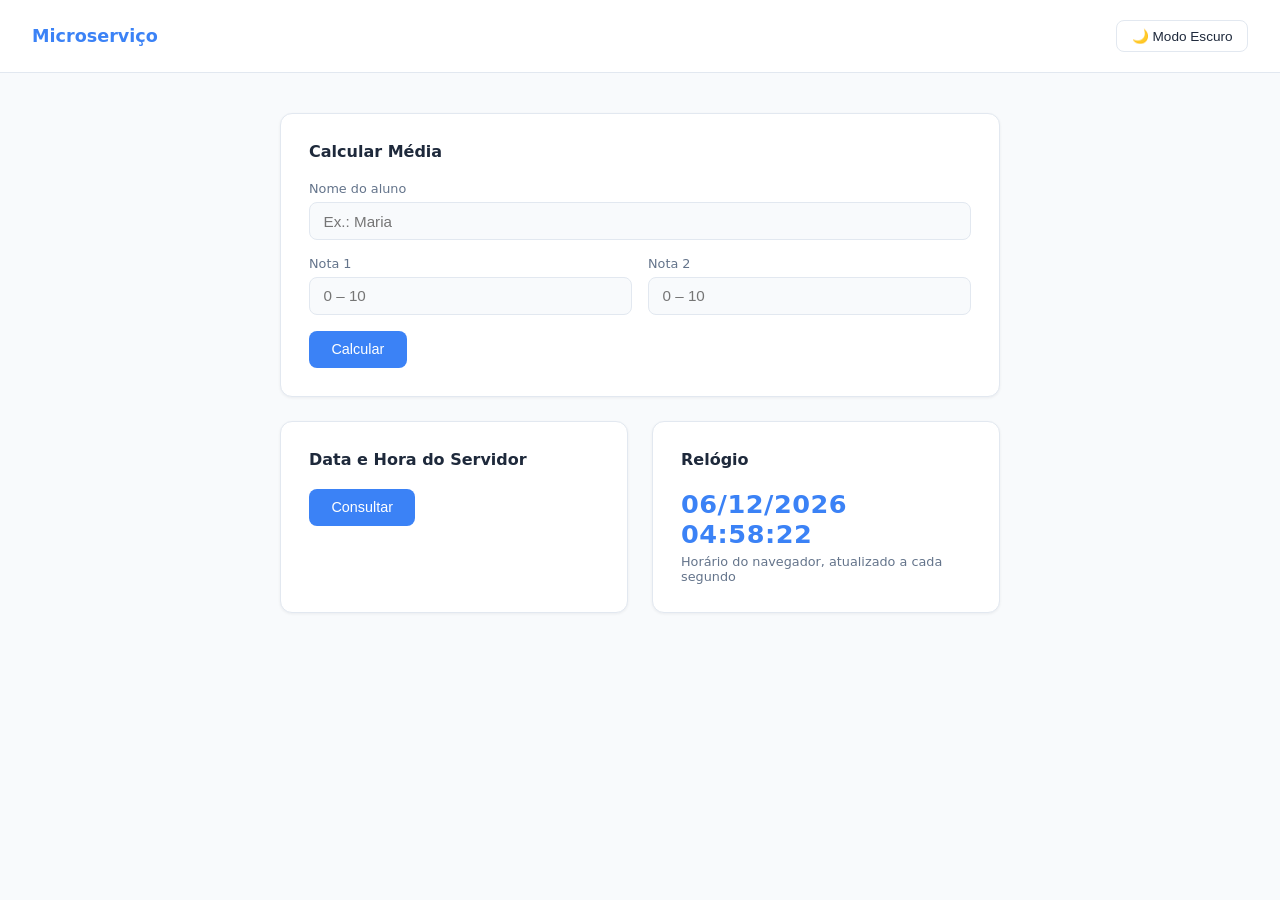
==== src/main/resources/static/index.html @ 7c702a38 "Adiciona interface web com tema claro/escuro e relogio" ====
<!DOCTYPE html>
<html lang="pt-BR">
<head>
  <meta charset="UTF-8" />
  <meta name="viewport" content="width=device-width, initial-scale=1.0" />
  <title>Microserviços</title>
  <style>
    *, *::before, *::after { box-sizing: border-box; margin: 0; padding: 0; }

    :root {
      --bg:        #F8FAFC;
      --card:      #FFFFFF;
      --accent:    #3B82F6;
      --accent-hv: #2563EB;
      --text:      #1E293B;
      --subtext:   #64748B;
      --border:    #E2E8F0;
      --success:   #16A34A;
      --error:     #DC2626;
      --shadow:    0 1px 3px rgba(15, 23, 42, 0.06);
      --radius:    12px;
    }

    body.dark {
      --bg:        #0F172A;
      --card:      #1E293B;
      --accent:    #60A5FA;
      --accent-hv: #93C5FD;
      --text:      #F8FAFC;
      --subtext:   #94A3B8;
      --border:    #334155;
      --shadow:    0 1px 3px rgba(0, 0, 0, 0.3);
    }

    body {
      background: var(--bg);
      color: var(--text);
      font-family: 'Segoe UI', system-ui, sans-serif;
      min-height: 100vh;
      transition: background 0.3s, color 0.3s;
    }

    header {
      display: flex;
      justify-content: space-between;
      align-items: center;
      padding: 1.25rem 2rem;
      border-bottom: 1px solid var(--border);
      background: var(--card);
    }

    header h1 {
      font-size: 1.1rem;
      font-weight: 600;
      color: var(--accent);
    }

    .theme-btn {
      background: none;
      border: 1px solid var(--border);
      border-radius: 8px;
      padding: 0.45rem 0.9rem;
      cursor: pointer;
      color: var(--text);
      font-size: 0.85rem;
      transition: border-color 0.2s, color 0.2s;
    }
    .theme-btn:hover { border-color: var(--accent); color: var(--accent); }

    main {
      max-width: 760px;
      margin: 2.5rem auto;
      padding: 0 1.25rem;
      display: flex;
      flex-direction: column;
      gap: 1.5rem;
    }

    .grid-2 {
      display: grid;
      grid-template-columns: 1fr 1fr;
      gap: 1.5rem;
    }

    .card {
      background: var(--card);
      border: 1px solid var(--border);
      border-radius: var(--radius);
      box-shadow: var(--shadow);
      padding: 1.75rem;
      transition: background 0.3s, border-color 0.3s;
    }

    .card h2 {
      font-size: 1rem;
      font-weight: 600;
      margin-bottom: 1.25rem;
      color: var(--text);
    }

    label {
      display: block;
      font-size: 0.8rem;
      font-weight: 500;
      color: var(--subtext);
      margin-bottom: 0.35rem;
    }

    .field { margin-bottom: 1rem; }
    .notas { display: grid; grid-template-columns: 1fr 1fr; gap: 1rem; }

    input {
      width: 100%;
      padding: 0.6rem 0.85rem;
      border: 1px solid var(--border);
      border-radius: 8px;
      background: var(--bg);
      color: var(--text);
      font-size: 0.95rem;
      transition: border-color 0.2s, box-shadow 0.2s;
      outline: none;
    }
    input:focus { border-color: var(--accent); box-shadow: 0 0 0 3px rgba(59, 130, 246, 0.15); }

    .btn {
      background: var(--accent);
      color: #fff;
      border: none;
      border-radius: 8px;
      padding: 0.65rem 1.4rem;
      font-size: 0.9rem;
      font-weight: 500;
      cursor: pointer;
      transition: background 0.2s;
    }
    .btn:hover { background: var(--accent-hv); }
    .btn:disabled { opacity: 0.6; cursor: default; }

    .result {
      margin-top: 1.1rem;
      padding: 1rem 1.1rem;
      border-radius: 8px;
      font-size: 0.92rem;
      line-height: 1.5;
      display: none;
      border-left: 3px solid var(--accent);
      background: var(--bg);
    }
    .result.visible { display: block; }
    .result.ok  { border-color: var(--success); }
    .result.err { border-color: var(--error); color: var(--error); }
    .result strong { display: block; margin-bottom: 0.25rem; font-size: 0.8rem; color: var(--subtext); }

    .clock {
      font-size: 1.6rem;
      font-weight: 600;
      color: var(--accent);
      letter-spacing: 0.5px;
    }
    .meta { font-size: 0.8rem; color: var(--subtext); margin-top: 0.3rem; }

    @media (max-width: 520px) {
      header { padding: 1rem; }
      .card { padding: 1.25rem; }
      .grid-2, .notas { grid-template-columns: 1fr; }
    }
  </style>
</head>
<body>

<header>
  <h1>Microserviço</h1>
  <button class="theme-btn" id="toggleTheme">🌙 Modo Escuro</button>
</header>

<main>

  <div class="card">
    <h2>Calcular Média</h2>
    <form id="formMedia">
      <div class="field">
        <label for="nome">Nome do aluno</label>
        <input type="text" id="nome" placeholder="Ex.: Maria" />
      </div>
      <div class="notas">
        <div class="field">
          <label for="nota1">Nota 1</label>
          <input type="number" id="nota1" placeholder="0 – 10" min="0" max="10" step="0.1" />
        </div>
        <div class="field">
          <label for="nota2">Nota 2</label>
          <input type="number" id="nota2" placeholder="0 – 10" min="0" max="10" step="0.1" />
        </div>
      </div>
      <button class="btn" type="submit">Calcular</button>
    </form>

    <div class="result" id="resultMedia">
      <strong>Resultado</strong>
      <span id="mediaTexto"></span>
    </div>
  </div>

  <div class="grid-2">
    <div class="card">
      <h2>Data e Hora do Servidor</h2>
      <button class="btn" id="btnDatetime" type="button">Consultar</button>
      <div class="result" id="resultDatetime">
        <strong>Resposta do servidor</strong>
        <span id="datetimeTexto"></span>
      </div>
    </div>

    <div class="card">
      <h2>Relógio</h2>
      <div class="clock" id="relogio">--/--/---- --:--:--</div>
      <p class="meta">Horário do navegador, atualizado a cada segundo</p>
    </div>
  </div>

</main>

<script>
  const API = '/api';

  // Alternância entre modo claro e escuro
  const toggleBtn = document.getElementById('toggleTheme');
  toggleBtn.addEventListener('click', () => {
    const dark = document.body.classList.toggle('dark');
    toggleBtn.textContent = dark ? '☀️ Modo Claro' : '🌙 Modo Escuro';
  });

  // Relógio do navegador, atualizado a cada segundo
  function atualizarRelogio() {
    const agora = new Date();
    const dia = String(agora.getDate()).padStart(2, '0');
    const mes = String(agora.getMonth() + 1).padStart(2, '0');
    const ano = agora.getFullYear();
    document.getElementById('relogio').textContent =
      `${dia}/${mes}/${ano} ${agora.toLocaleTimeString('pt-BR')}`;
  }
  setInterval(atualizarRelogio, 1000);
  atualizarRelogio();

  // Calcular média
  document.getElementById('formMedia').addEventListener('submit', async (evento) => {
    evento.preventDefault();
    const nome = document.getElementById('nome').value.trim();
    const nota1 = parseFloat(document.getElementById('nota1').value);
    const nota2 = parseFloat(document.getElementById('nota2').value);
    const box = document.getElementById('resultMedia');
    const texto = document.getElementById('mediaTexto');

    if (!nome || isNaN(nota1) || isNaN(nota2)) {
      mostrarResultado(box, texto, 'Preencha o nome e as duas notas.', 'err');
      return;
    }

    const botao = evento.submitter;
    carregando(botao, 'Calculando...');
    try {
      const res = await fetch(`${API}/media`, {
        method: 'POST',
        headers: { 'Content-Type': 'application/json' },
        body: JSON.stringify({ nome, nota1, nota2 })
      });
      const data = await res.json();
      mostrarResultado(box, texto, `Média ${data.media.toFixed(1)} — ${data.mensagem}`, 'ok');
    } catch {
      mostrarResultado(box, texto, 'Não foi possível conectar ao servidor.', 'err');
    } finally {
      restaurar(botao, 'Calcular');
    }
  });

  // Consultar data e hora do servidor
  document.getElementById('btnDatetime').addEventListener('click', async (evento) => {
    const box = document.getElementById('resultDatetime');
    const texto = document.getElementById('datetimeTexto');
    const botao = evento.currentTarget;

    carregando(botao, 'Consultando...');
    try {
      const res = await fetch(`${API}/datetime`);
      const data = await res.json();
      mostrarResultado(box, texto, data.dataHora, 'ok');
    } catch {
      mostrarResultado(box, texto, 'Não foi possível conectar ao servidor.', 'err');
    } finally {
      restaurar(botao, 'Consultar');
    }
  });

  function mostrarResultado(box, elemento, mensagem, tipo) {
    elemento.textContent = mensagem;
    box.className = `result visible ${tipo}`;
  }

  function carregando(botao, texto) {
    botao.disabled = true;
    botao.textContent = texto;
  }

  function restaurar(botao, texto) {
    botao.disabled = false;
    botao.textContent = texto;
  }
</script>

</body>
</html>
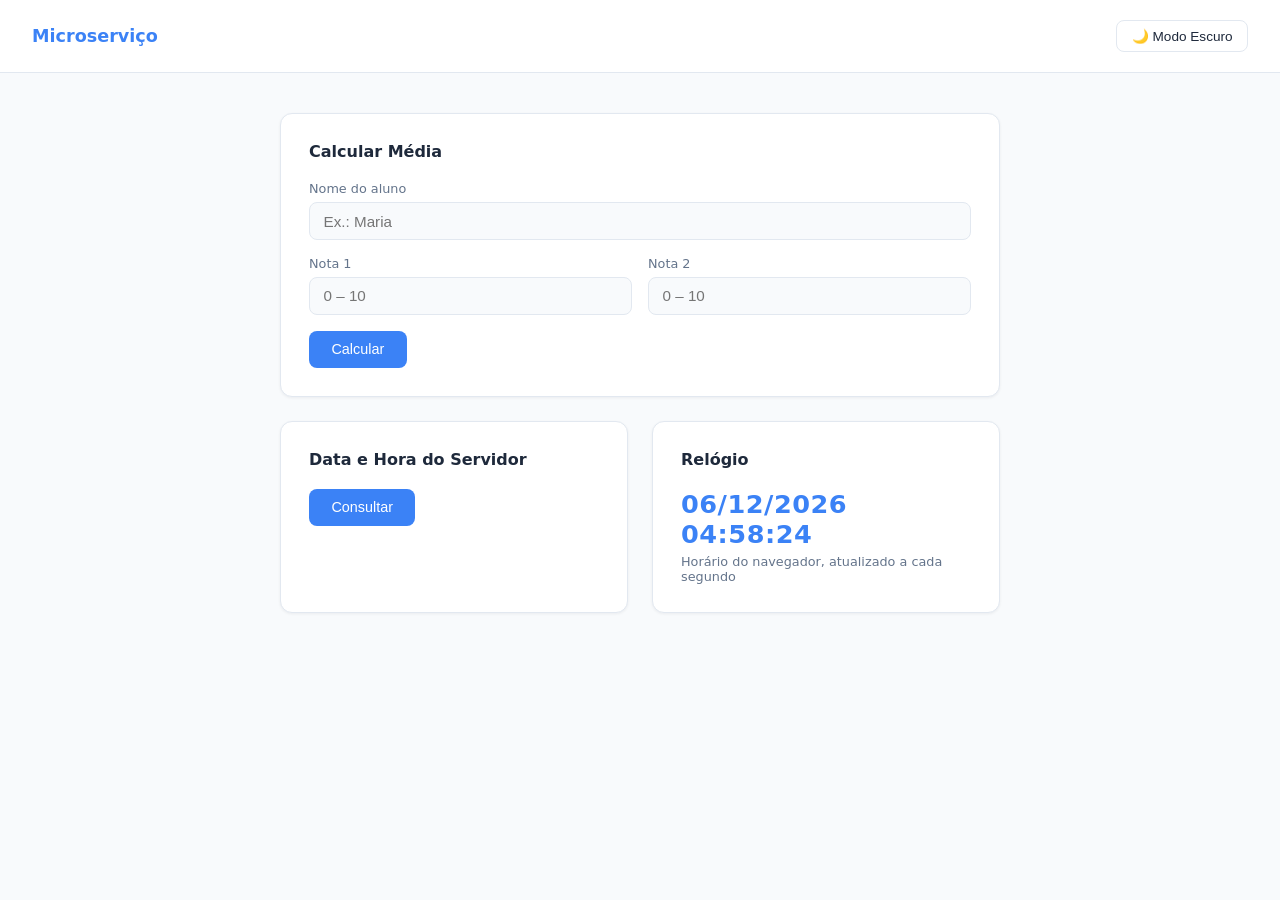
==== commit bcbf8487: "Adiciona validacao dos dados de entrada com Bean Validation e tratamento de erros" ====
--- a/src/main/resources/static/index.html
+++ b/src/main/resources/static/index.html
@@ -265,6 +265,11 @@
         body: JSON.stringify({ nome, nota1, nota2 })
       });
       const data = await res.json();
+      if (!res.ok) {
+        // O servidor devolveu erros de validação no formato { campo: mensagem }
+        mostrarResultado(box, texto, Object.values(data).join(' '), 'err');
+        return;
+      }
       mostrarResultado(box, texto, `Média ${data.media.toFixed(1)} — ${data.mensagem}`, 'ok');
     } catch {
       mostrarResultado(box, texto, 'Não foi possível conectar ao servidor.', 'err');
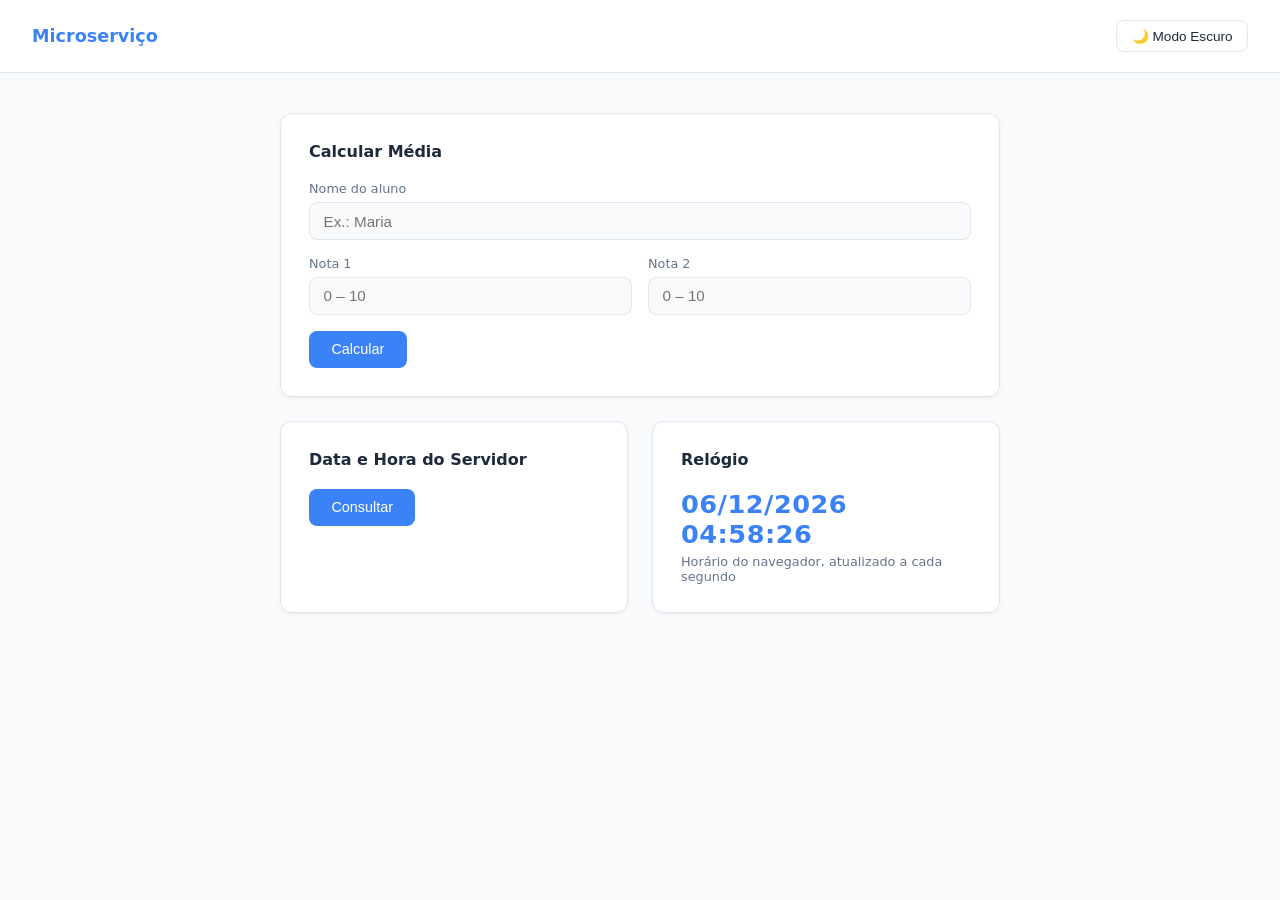
==== commit 23a4284c: "Padroniza validacao das notas pela mensagem do servidor no formulario" ====
--- a/src/main/resources/static/index.html
+++ b/src/main/resources/static/index.html
@@ -177,7 +177,7 @@
 
   <div class="card">
     <h2>Calcular Média</h2>
-    <form id="formMedia">
+    <form id="formMedia" novalidate>
       <div class="field">
         <label for="nome">Nome do aluno</label>
         <input type="text" id="nome" placeholder="Ex.: Maria" />
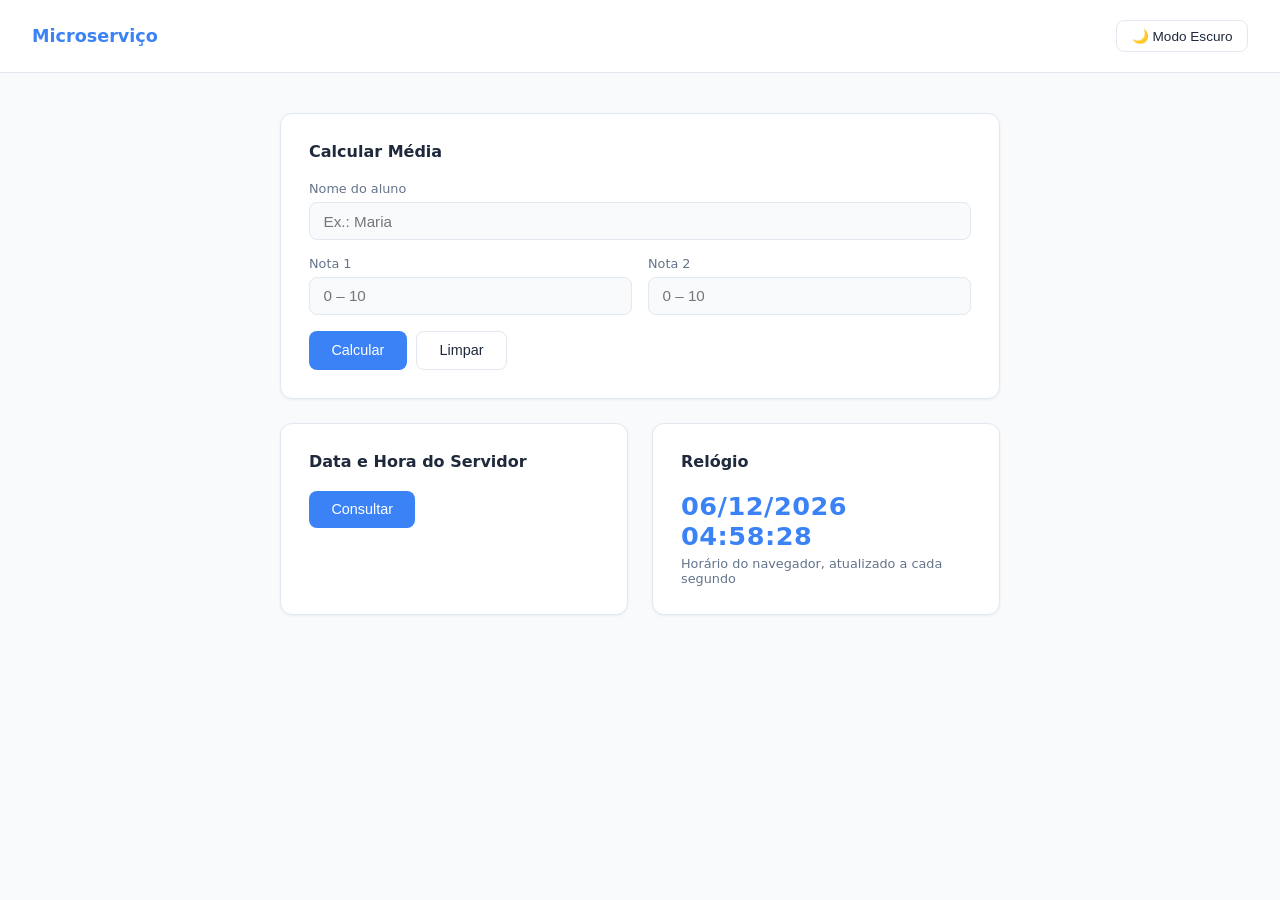
==== commit 120b31e2: "Adiciona botao Limpar no formulario e ajusta titulo e README" ====
--- a/src/main/resources/static/index.html
+++ b/src/main/resources/static/index.html
@@ -3,7 +3,7 @@
 <head>
   <meta charset="UTF-8" />
   <meta name="viewport" content="width=device-width, initial-scale=1.0" />
-  <title>Microserviços</title>
+  <title>Microserviço</title>
   <style>
     *, *::before, *::after { box-sizing: border-box; margin: 0; padding: 0; }
 
@@ -135,6 +135,10 @@
     }
     .btn:hover { background: var(--accent-hv); }
     .btn:disabled { opacity: 0.6; cursor: default; }
+
+    .actions { display: flex; gap: 0.6rem; }
+    .btn-secondary { background: none; color: var(--text); border: 1px solid var(--border); }
+    .btn-secondary:hover { background: none; border-color: var(--accent); color: var(--accent); }
 
     .result {
       margin-top: 1.1rem;
@@ -192,7 +196,10 @@
           <input type="number" id="nota2" placeholder="0 – 10" min="0" max="10" step="0.1" />
         </div>
       </div>
-      <button class="btn" type="submit">Calcular</button>
+      <div class="actions">
+        <button class="btn" type="submit">Calcular</button>
+        <button class="btn btn-secondary" type="button" id="btnLimpar">Limpar</button>
+      </div>
     </form>
 
     <div class="result" id="resultMedia">
@@ -278,6 +285,15 @@
     }
   });
 
+  // Limpar o formulário e o resultado da média
+  document.getElementById('btnLimpar').addEventListener('click', () => {
+    document.getElementById('formMedia').reset();
+    const box = document.getElementById('resultMedia');
+    box.className = 'result';
+    document.getElementById('mediaTexto').textContent = '';
+    document.getElementById('nome').focus();
+  });
+
   // Consultar data e hora do servidor
   document.getElementById('btnDatetime').addEventListener('click', async (evento) => {
     const box = document.getElementById('resultDatetime');
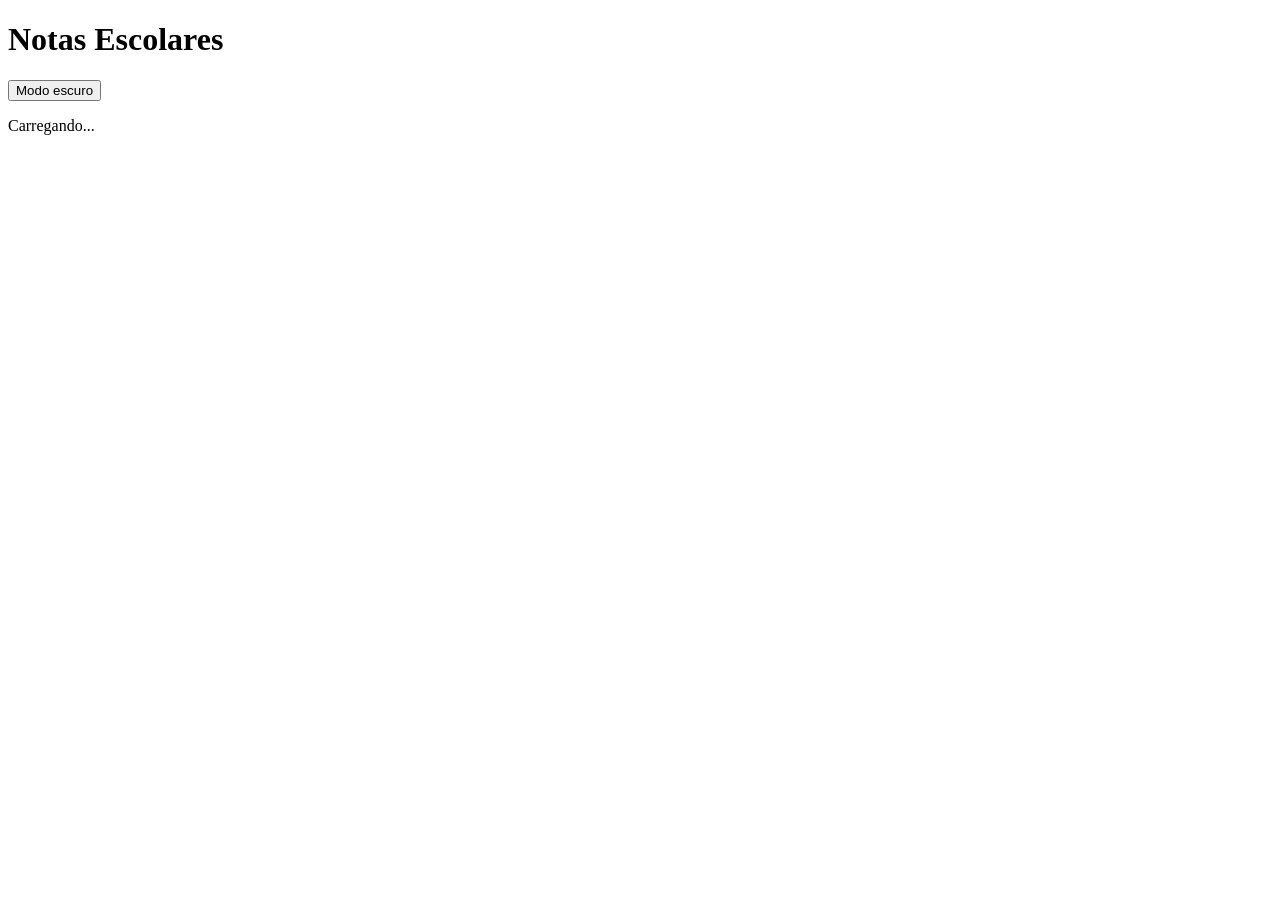
==== commit 3c72aa61: "Adiciona interface web para cada papel - Telas de login, administração da escola, professor, profess" ====
--- a/src/main/resources/static/index.html
+++ b/src/main/resources/static/index.html
@@ -3,330 +3,25 @@
 <head>
   <meta charset="UTF-8" />
   <meta name="viewport" content="width=device-width, initial-scale=1.0" />
-  <title>Microserviço</title>
-  <style>
-    *, *::before, *::after { box-sizing: border-box; margin: 0; padding: 0; }
-
-    :root {
-      --bg:        #F8FAFC;
-      --card:      #FFFFFF;
-      --accent:    #3B82F6;
-      --accent-hv: #2563EB;
-      --text:      #1E293B;
-      --subtext:   #64748B;
-      --border:    #E2E8F0;
-      --success:   #16A34A;
-      --error:     #DC2626;
-      --shadow:    0 1px 3px rgba(15, 23, 42, 0.06);
-      --radius:    12px;
-    }
-
-    body.dark {
-      --bg:        #0F172A;
-      --card:      #1E293B;
-      --accent:    #60A5FA;
-      --accent-hv: #93C5FD;
-      --text:      #F8FAFC;
-      --subtext:   #94A3B8;
-      --border:    #334155;
-      --shadow:    0 1px 3px rgba(0, 0, 0, 0.3);
-    }
-
-    body {
-      background: var(--bg);
-      color: var(--text);
-      font-family: 'Segoe UI', system-ui, sans-serif;
-      min-height: 100vh;
-      transition: background 0.3s, color 0.3s;
-    }
-
-    header {
-      display: flex;
-      justify-content: space-between;
-      align-items: center;
-      padding: 1.25rem 2rem;
-      border-bottom: 1px solid var(--border);
-      background: var(--card);
-    }
-
-    header h1 {
-      font-size: 1.1rem;
-      font-weight: 600;
-      color: var(--accent);
-    }
-
-    .theme-btn {
-      background: none;
-      border: 1px solid var(--border);
-      border-radius: 8px;
-      padding: 0.45rem 0.9rem;
-      cursor: pointer;
-      color: var(--text);
-      font-size: 0.85rem;
-      transition: border-color 0.2s, color 0.2s;
-    }
-    .theme-btn:hover { border-color: var(--accent); color: var(--accent); }
-
-    main {
-      max-width: 760px;
-      margin: 2.5rem auto;
-      padding: 0 1.25rem;
-      display: flex;
-      flex-direction: column;
-      gap: 1.5rem;
-    }
-
-    .grid-2 {
-      display: grid;
-      grid-template-columns: 1fr 1fr;
-      gap: 1.5rem;
-    }
-
-    .card {
-      background: var(--card);
-      border: 1px solid var(--border);
-      border-radius: var(--radius);
-      box-shadow: var(--shadow);
-      padding: 1.75rem;
-      transition: background 0.3s, border-color 0.3s;
-    }
-
-    .card h2 {
-      font-size: 1rem;
-      font-weight: 600;
-      margin-bottom: 1.25rem;
-      color: var(--text);
-    }
-
-    label {
-      display: block;
-      font-size: 0.8rem;
-      font-weight: 500;
-      color: var(--subtext);
-      margin-bottom: 0.35rem;
-    }
-
-    .field { margin-bottom: 1rem; }
-    .notas { display: grid; grid-template-columns: 1fr 1fr; gap: 1rem; }
-
-    input {
-      width: 100%;
-      padding: 0.6rem 0.85rem;
-      border: 1px solid var(--border);
-      border-radius: 8px;
-      background: var(--bg);
-      color: var(--text);
-      font-size: 0.95rem;
-      transition: border-color 0.2s, box-shadow 0.2s;
-      outline: none;
-    }
-    input:focus { border-color: var(--accent); box-shadow: 0 0 0 3px rgba(59, 130, 246, 0.15); }
-
-    .btn {
-      background: var(--accent);
-      color: #fff;
-      border: none;
-      border-radius: 8px;
-      padding: 0.65rem 1.4rem;
-      font-size: 0.9rem;
-      font-weight: 500;
-      cursor: pointer;
-      transition: background 0.2s;
-    }
-    .btn:hover { background: var(--accent-hv); }
-    .btn:disabled { opacity: 0.6; cursor: default; }
-
-    .actions { display: flex; gap: 0.6rem; }
-    .btn-secondary { background: none; color: var(--text); border: 1px solid var(--border); }
-    .btn-secondary:hover { background: none; border-color: var(--accent); color: var(--accent); }
-
-    .result {
-      margin-top: 1.1rem;
-      padding: 1rem 1.1rem;
-      border-radius: 8px;
-      font-size: 0.92rem;
-      line-height: 1.5;
-      display: none;
-      border-left: 3px solid var(--accent);
-      background: var(--bg);
-    }
-    .result.visible { display: block; }
-    .result.ok  { border-color: var(--success); }
-    .result.err { border-color: var(--error); color: var(--error); }
-    .result strong { display: block; margin-bottom: 0.25rem; font-size: 0.8rem; color: var(--subtext); }
-
-    .clock {
-      font-size: 1.6rem;
-      font-weight: 600;
-      color: var(--accent);
-      letter-spacing: 0.5px;
-    }
-    .meta { font-size: 0.8rem; color: var(--subtext); margin-top: 0.3rem; }
-
-    @media (max-width: 520px) {
-      header { padding: 1rem; }
-      .card { padding: 1.25rem; }
-      .grid-2, .notas { grid-template-columns: 1fr; }
-    }
-  </style>
+  <title>Notas Escolares</title>
+  <link rel="stylesheet" href="/css/app.css" />
+  <script type="module" src="/js/main.js"></script>
 </head>
 <body>
 
 <header>
-  <h1>Microserviço</h1>
-  <button class="theme-btn" id="toggleTheme">🌙 Modo Escuro</button>
+  <h1>Notas Escolares</h1>
+  <div class="cabecalho-acoes">
+    <span class="relogio" id="relogio" aria-label="Data e hora atuais"></span>
+    <div class="usuario" id="usuario" hidden></div>
+    <button class="btn btn-secundario btn-pequeno" type="button" id="alternarTema">Modo escuro</button>
+    <button class="btn btn-secundario btn-pequeno" type="button" id="sair" hidden>Sair</button>
+  </div>
 </header>
 
-<main>
-
-  <div class="card">
-    <h2>Calcular Média</h2>
-    <form id="formMedia" novalidate>
-      <div class="field">
-        <label for="nome">Nome do aluno</label>
-        <input type="text" id="nome" placeholder="Ex.: Maria" />
-      </div>
-      <div class="notas">
-        <div class="field">
-          <label for="nota1">Nota 1</label>
-          <input type="number" id="nota1" placeholder="0 – 10" min="0" max="10" step="0.1" />
-        </div>
-        <div class="field">
-          <label for="nota2">Nota 2</label>
-          <input type="number" id="nota2" placeholder="0 – 10" min="0" max="10" step="0.1" />
-        </div>
-      </div>
-      <div class="actions">
-        <button class="btn" type="submit">Calcular</button>
-        <button class="btn btn-secondary" type="button" id="btnLimpar">Limpar</button>
-      </div>
-    </form>
-
-    <div class="result" id="resultMedia">
-      <strong>Resultado</strong>
-      <span id="mediaTexto"></span>
-    </div>
-  </div>
-
-  <div class="grid-2">
-    <div class="card">
-      <h2>Data e Hora do Servidor</h2>
-      <button class="btn" id="btnDatetime" type="button">Consultar</button>
-      <div class="result" id="resultDatetime">
-        <strong>Resposta do servidor</strong>
-        <span id="datetimeTexto"></span>
-      </div>
-    </div>
-
-    <div class="card">
-      <h2>Relógio</h2>
-      <div class="clock" id="relogio">--/--/---- --:--:--</div>
-      <p class="meta">Horário do navegador, atualizado a cada segundo</p>
-    </div>
-  </div>
-
+<main id="conteudo">
+  <p class="vazio">Carregando...</p>
 </main>
-
-<script>
-  const API = '/api';
-
-  // Alternância entre modo claro e escuro
-  const toggleBtn = document.getElementById('toggleTheme');
-  toggleBtn.addEventListener('click', () => {
-    const dark = document.body.classList.toggle('dark');
-    toggleBtn.textContent = dark ? '☀️ Modo Claro' : '🌙 Modo Escuro';
-  });
-
-  // Relógio do navegador, atualizado a cada segundo
-  function atualizarRelogio() {
-    const agora = new Date();
-    const dia = String(agora.getDate()).padStart(2, '0');
-    const mes = String(agora.getMonth() + 1).padStart(2, '0');
-    const ano = agora.getFullYear();
-    document.getElementById('relogio').textContent =
-      `${dia}/${mes}/${ano} ${agora.toLocaleTimeString('pt-BR')}`;
-  }
-  setInterval(atualizarRelogio, 1000);
-  atualizarRelogio();
-
-  // Calcular média
-  document.getElementById('formMedia').addEventListener('submit', async (evento) => {
-    evento.preventDefault();
-    const nome = document.getElementById('nome').value.trim();
-    const nota1 = parseFloat(document.getElementById('nota1').value);
-    const nota2 = parseFloat(document.getElementById('nota2').value);
-    const box = document.getElementById('resultMedia');
-    const texto = document.getElementById('mediaTexto');
-
-    if (!nome || isNaN(nota1) || isNaN(nota2)) {
-      mostrarResultado(box, texto, 'Preencha o nome e as duas notas.', 'err');
-      return;
-    }
-
-    const botao = evento.submitter;
-    carregando(botao, 'Calculando...');
-    try {
-      const res = await fetch(`${API}/media`, {
-        method: 'POST',
-        headers: { 'Content-Type': 'application/json' },
-        body: JSON.stringify({ nome, nota1, nota2 })
-      });
-      const data = await res.json();
-      if (!res.ok) {
-        // O servidor devolveu erros de validação no formato { campo: mensagem }
-        mostrarResultado(box, texto, Object.values(data).join(' '), 'err');
-        return;
-      }
-      mostrarResultado(box, texto, `Média ${data.media.toFixed(1)} — ${data.mensagem}`, 'ok');
-    } catch {
-      mostrarResultado(box, texto, 'Não foi possível conectar ao servidor.', 'err');
-    } finally {
-      restaurar(botao, 'Calcular');
-    }
-  });
-
-  // Limpar o formulário e o resultado da média
-  document.getElementById('btnLimpar').addEventListener('click', () => {
-    document.getElementById('formMedia').reset();
-    const box = document.getElementById('resultMedia');
-    box.className = 'result';
-    document.getElementById('mediaTexto').textContent = '';
-    document.getElementById('nome').focus();
-  });
-
-  // Consultar data e hora do servidor
-  document.getElementById('btnDatetime').addEventListener('click', async (evento) => {
-    const box = document.getElementById('resultDatetime');
-    const texto = document.getElementById('datetimeTexto');
-    const botao = evento.currentTarget;
-
-    carregando(botao, 'Consultando...');
-    try {
-      const res = await fetch(`${API}/datetime`);
-      const data = await res.json();
-      mostrarResultado(box, texto, data.dataHora, 'ok');
-    } catch {
-      mostrarResultado(box, texto, 'Não foi possível conectar ao servidor.', 'err');
-    } finally {
-      restaurar(botao, 'Consultar');
-    }
-  });
-
-  function mostrarResultado(box, elemento, mensagem, tipo) {
-    elemento.textContent = mensagem;
-    box.className = `result visible ${tipo}`;
-  }
-
-  function carregando(botao, texto) {
-    botao.disabled = true;
-    botao.textContent = texto;
-  }
-
-  function restaurar(botao, texto) {
-    botao.disabled = false;
-    botao.textContent = texto;
-  }
-</script>
 
 </body>
 </html>
